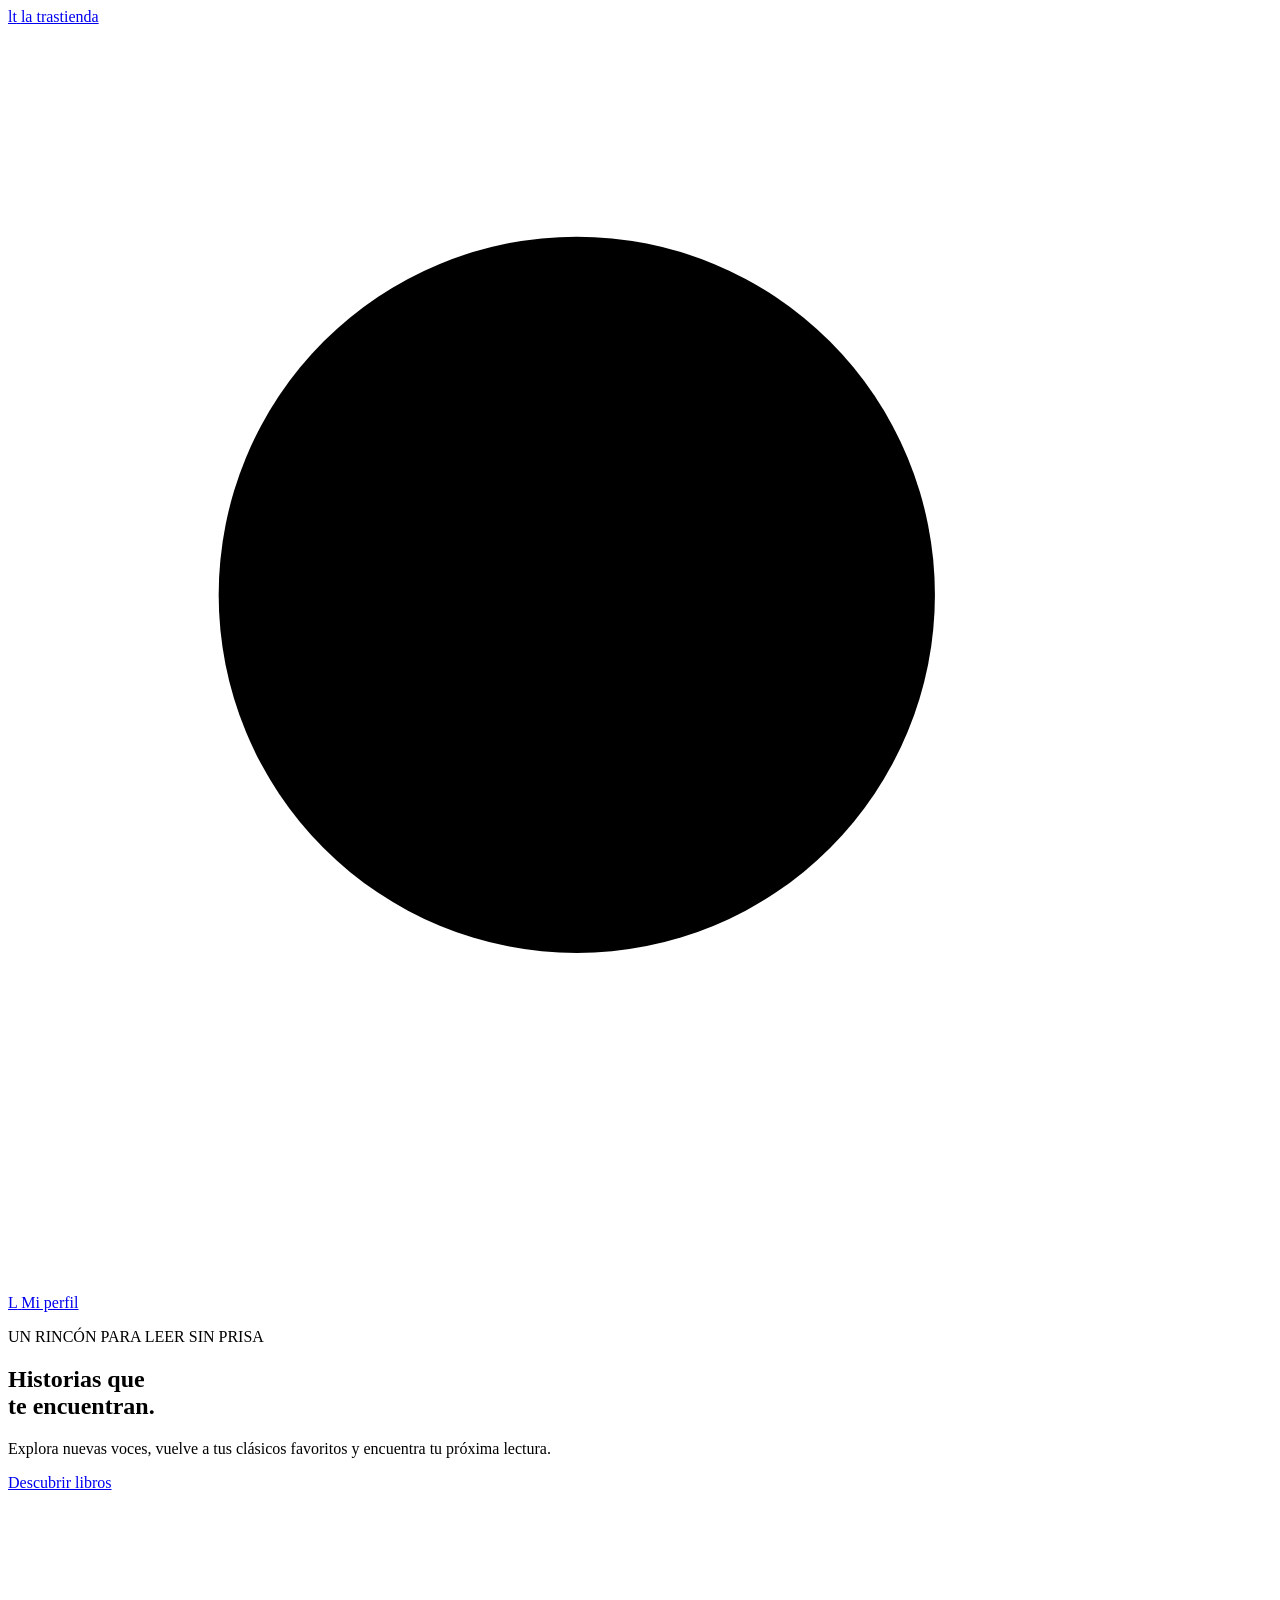
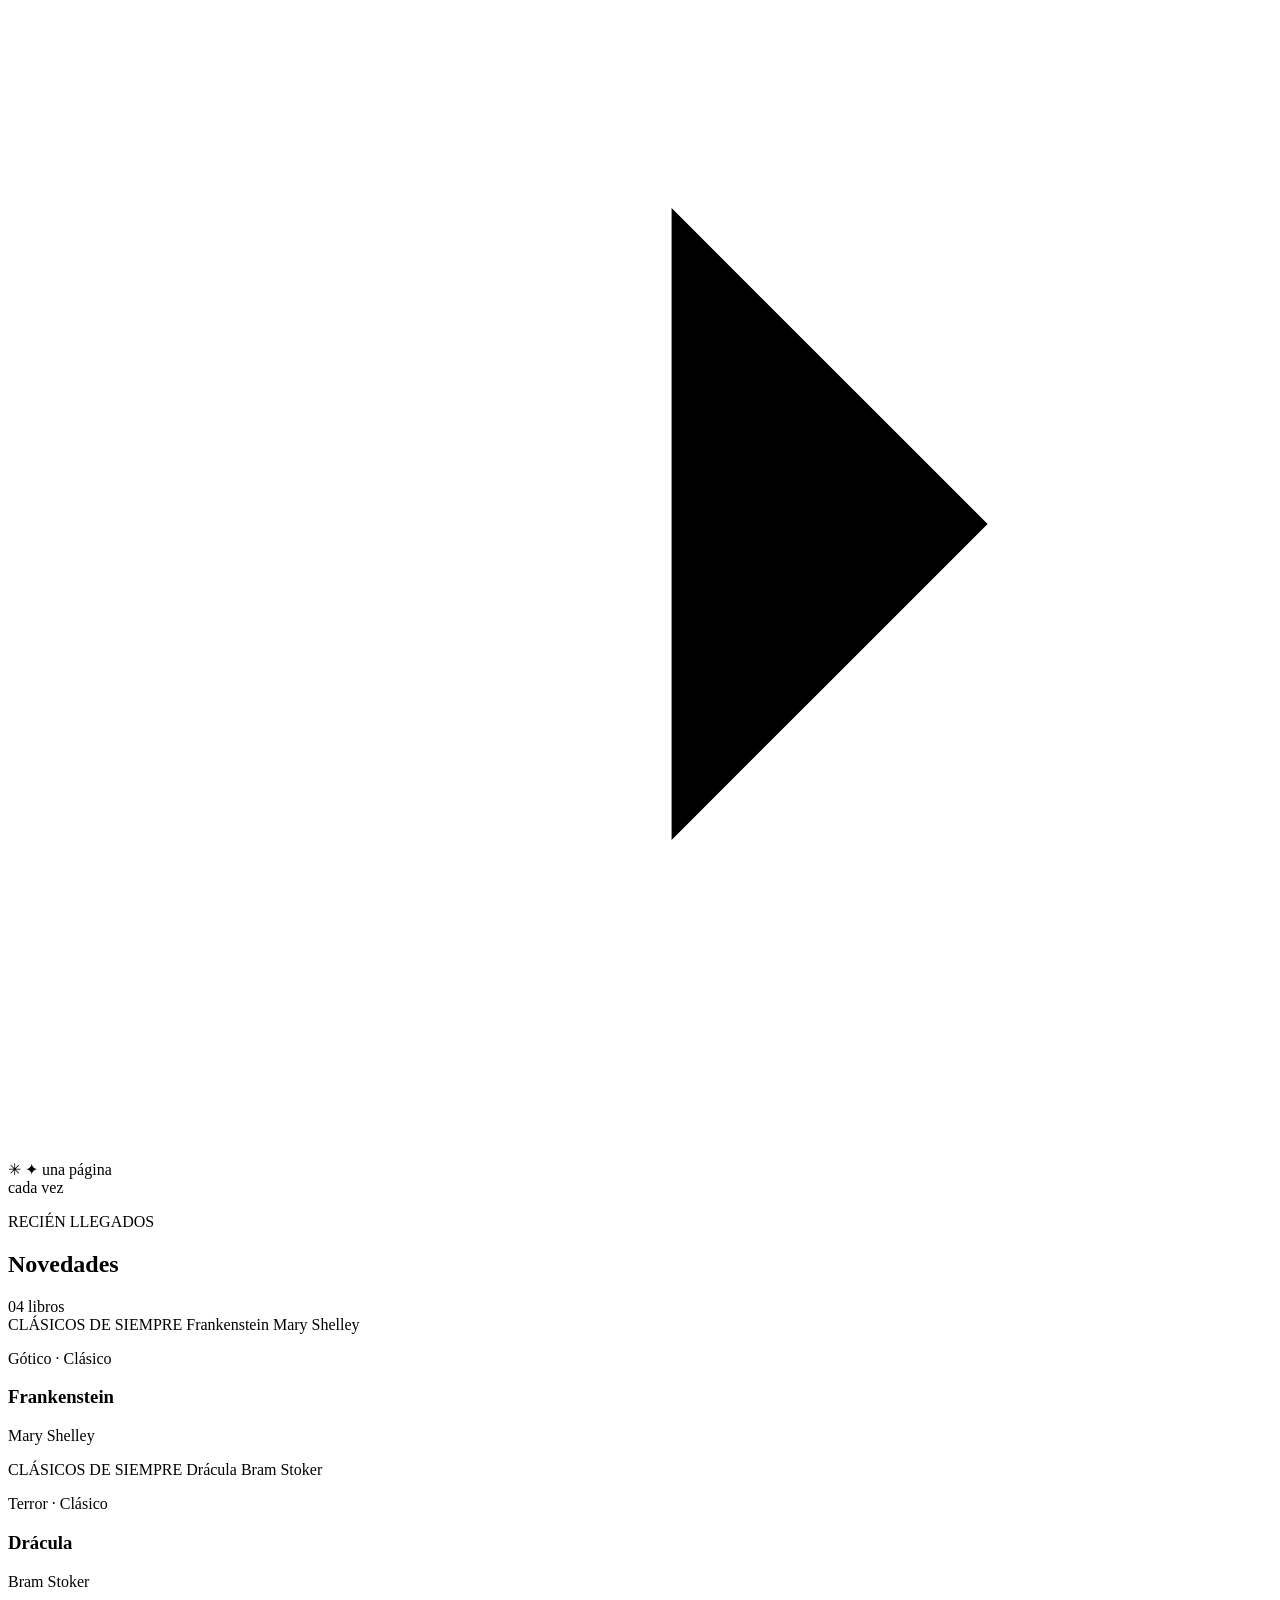
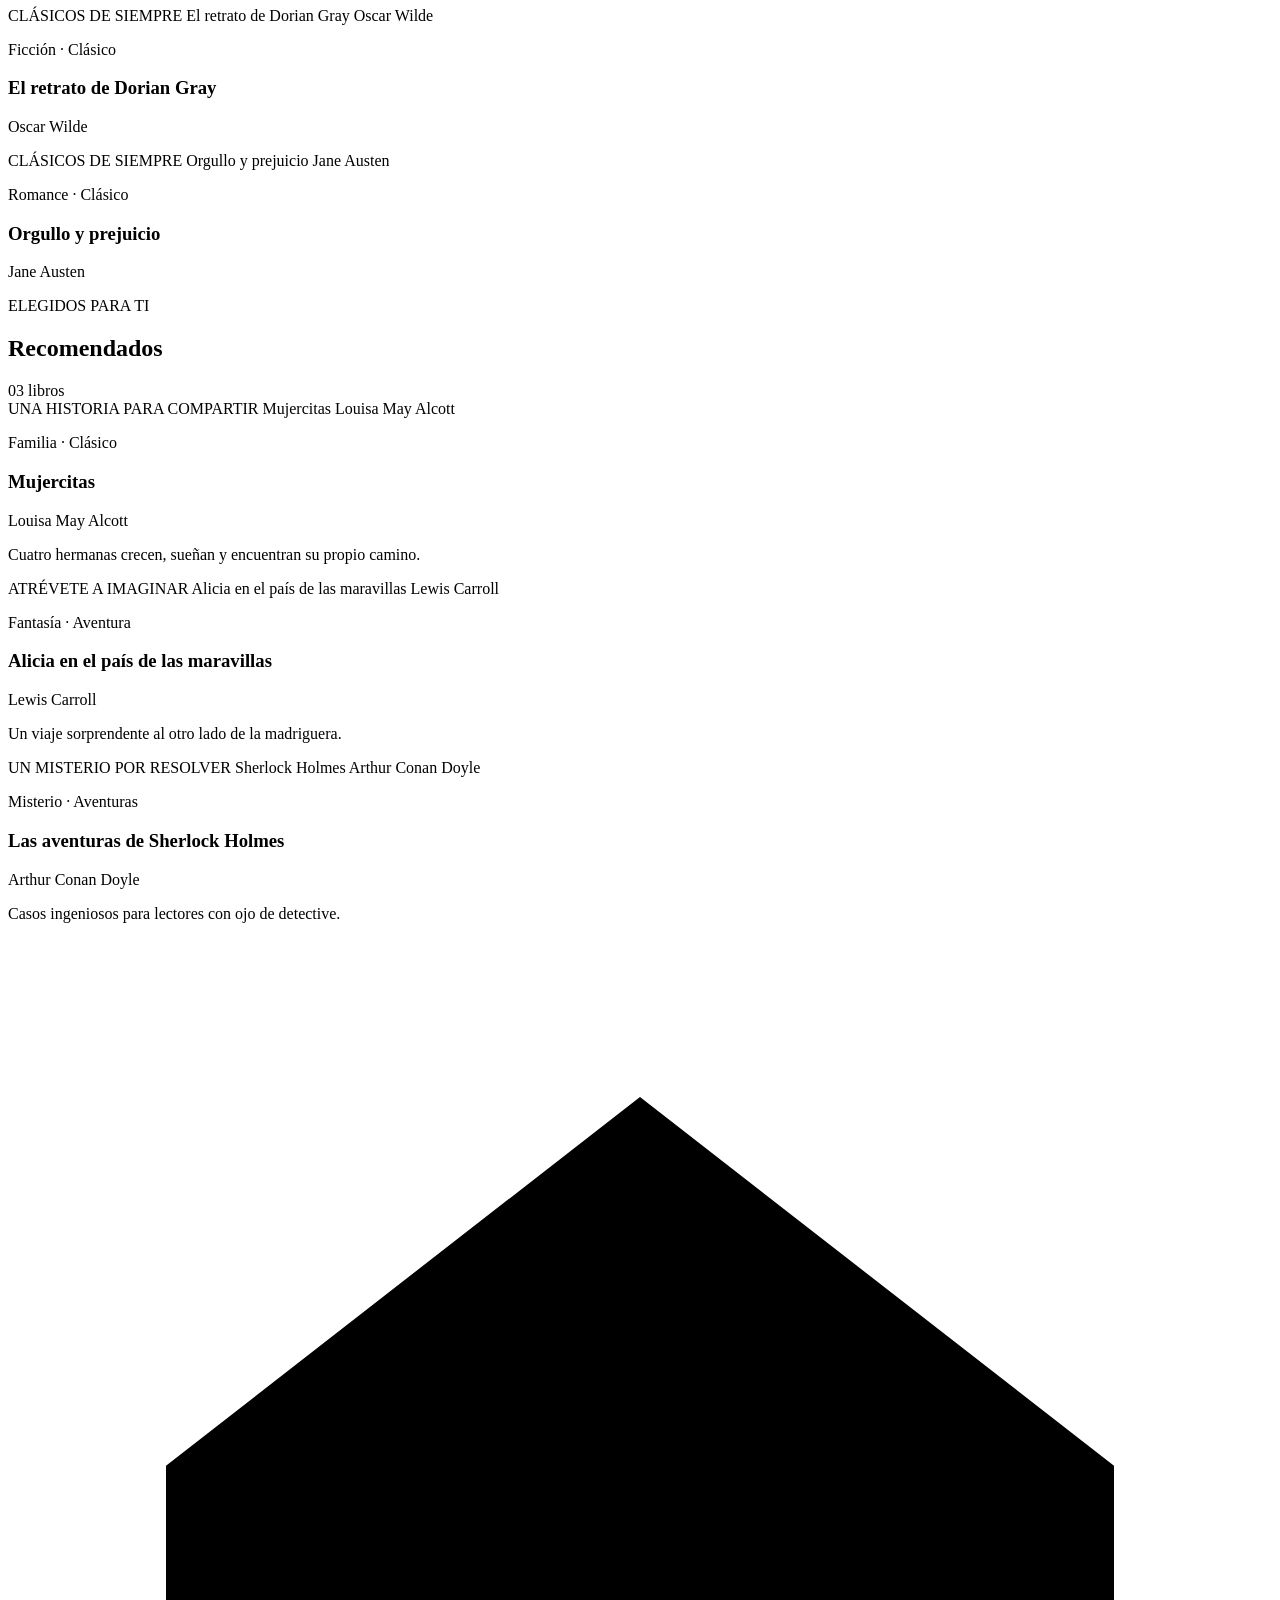
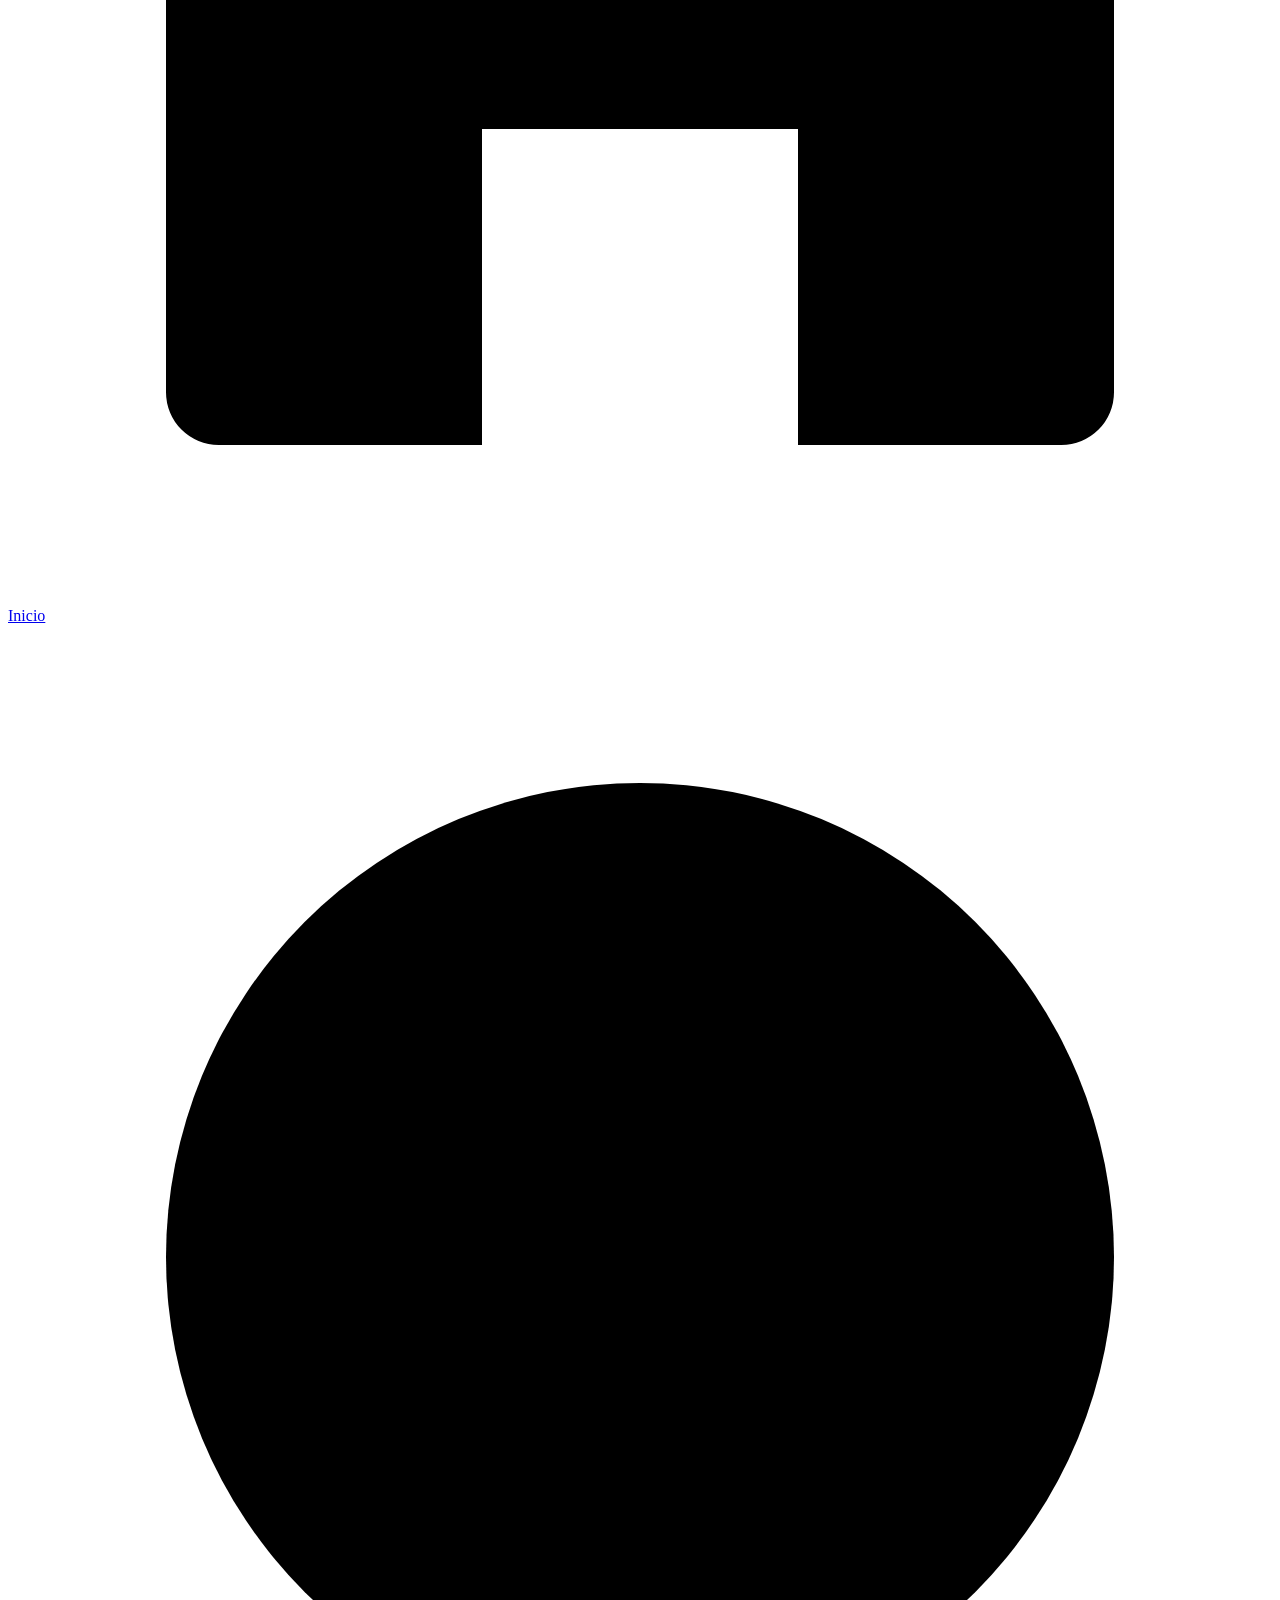
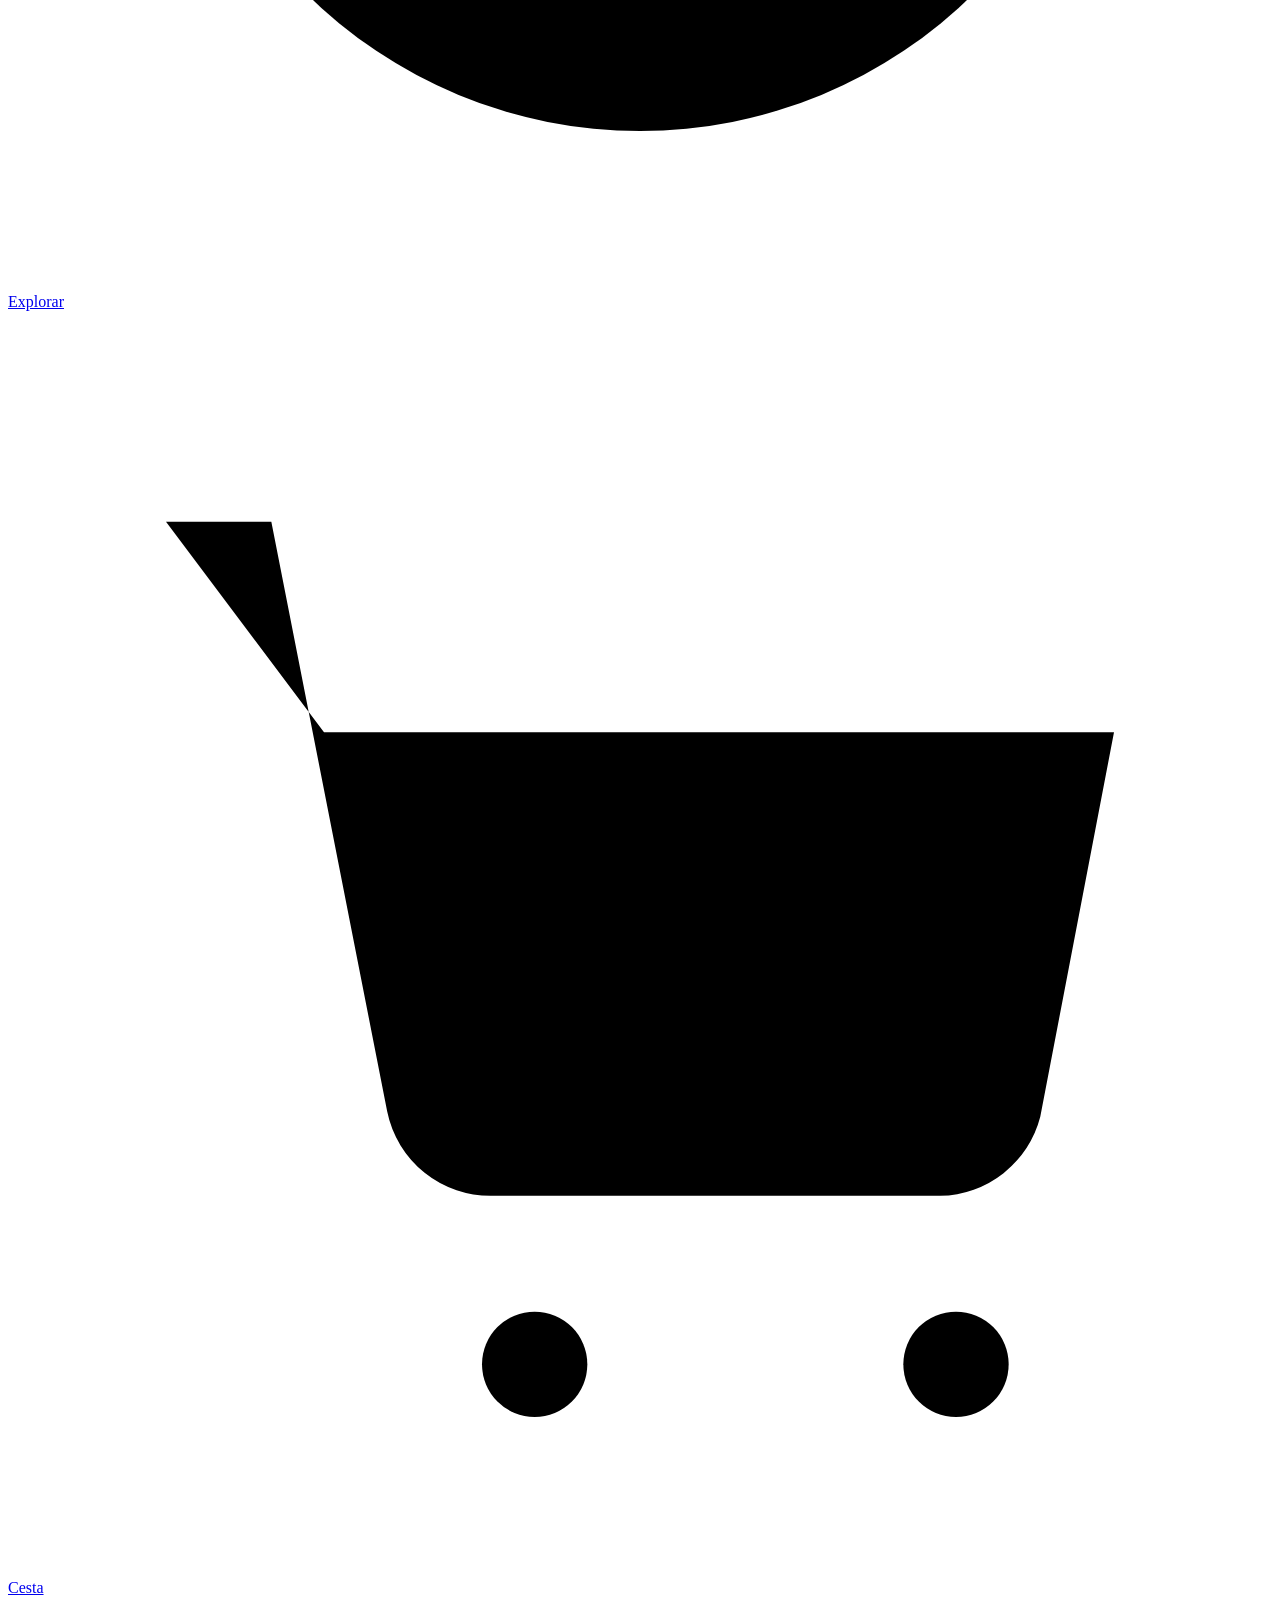
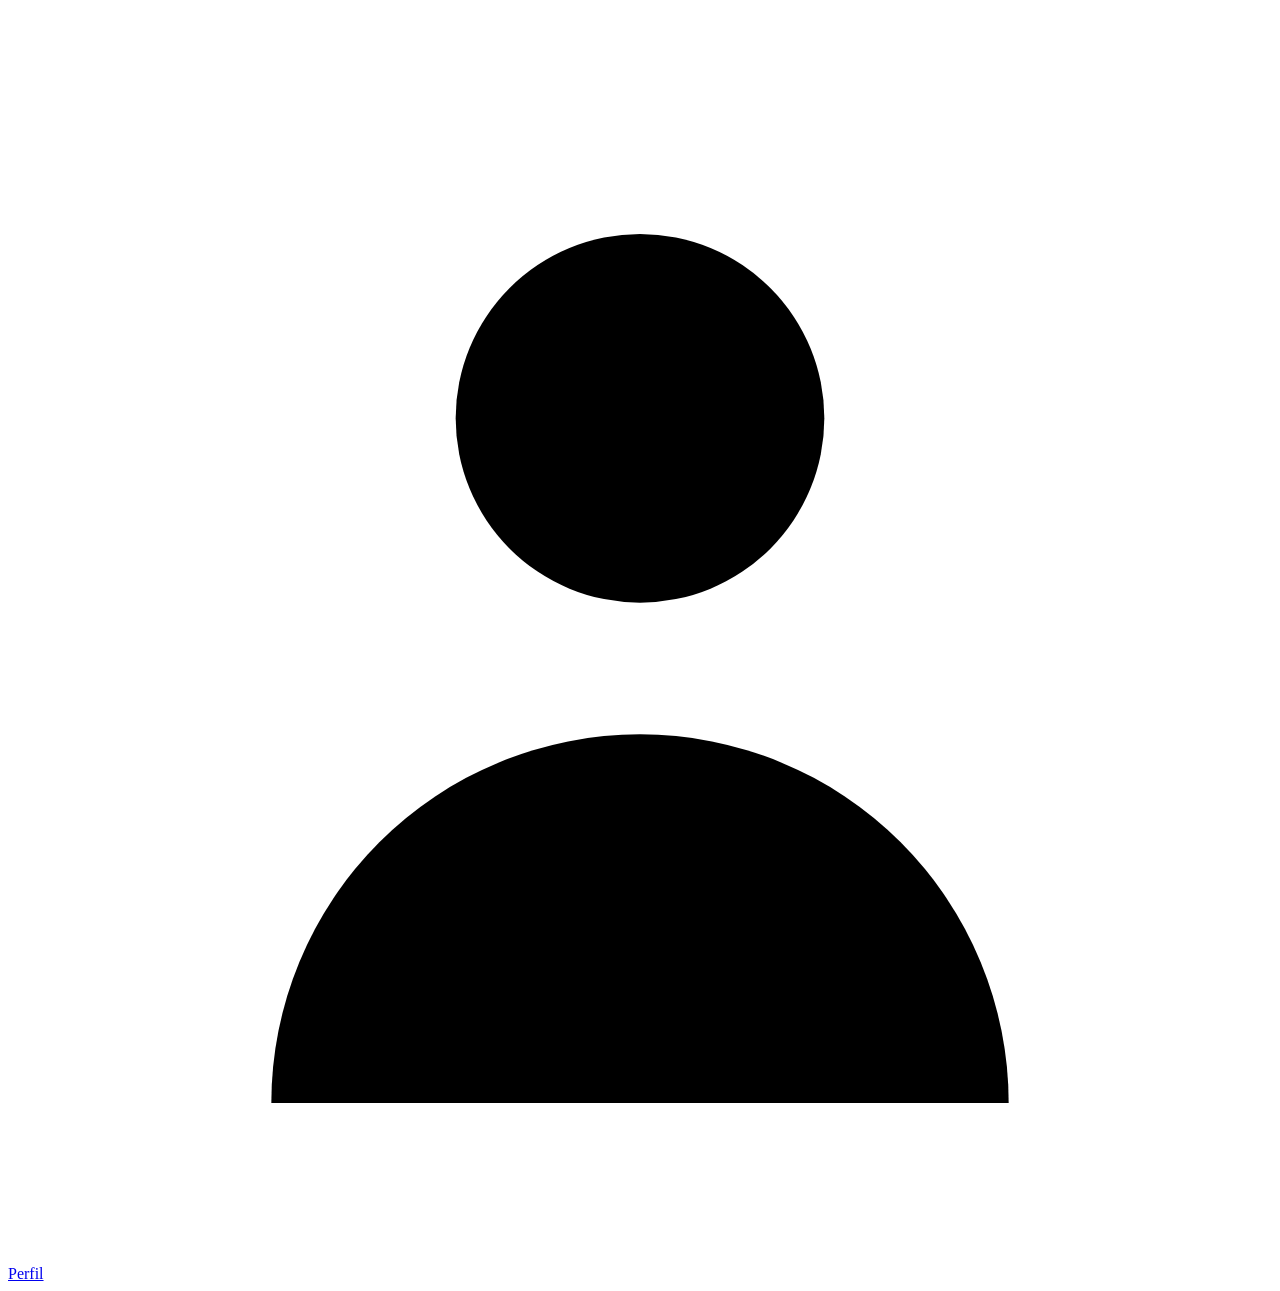
==== index.html @ 35b751a9 "Pagina de index" ====
<!doctype html>
<html lang="es">
  <head>
    <meta charset="utf-8">
    <meta name="viewport" content="width=device-width, initial-scale=1">
    <meta name="theme-color" content="#f6f3ed">
    <meta name="description" content="Descubre las novedades y recomendaciones de La Trastienda.">
    <title>Inicio | La Trastienda</title>
    <link rel="stylesheet" href="css/estilos.css">
  </head>
  <body>
    <div class="page-shell" id="inicio">
      <header class="site-header">
        <a class="brand" href="#inicio" aria-label="La Trastienda, inicio">
          <span class="brand-mark" aria-hidden="true">lt</span>
          <span>la trastienda</span>
        </a>
        <div class="header-actions">
          <a class="icon-button search-button" href="#explorar" aria-label="Explorar libros">
            <svg viewBox="0 0 24 24" aria-hidden="true">
              <circle cx="10.8" cy="10.8" r="6.8"></circle>
              <path d="m16 16 4.5 4.5"></path>
            </svg>
          </a>
          <a class="profile-shortcut" id="perfil" href="#perfil">
            <span class="profile-avatar" aria-hidden="true">L</span>
            <span>Mi perfil</span>
          </a>
        </div>
      </header>

      <main>
        <section class="welcome-panel" aria-labelledby="home-title">
          <div class="welcome-copy">
            <p class="eyebrow">UN RINCÓN PARA LEER SIN PRISA</p>
            <h1 id="home-title">Historias que<br>te encuentran.</h1>
            <p class="welcome-description">Explora nuevas voces, vuelve a tus clásicos favoritos y encuentra tu próxima lectura.</p>
            <a class="primary-link" href="#explorar">
              Descubrir libros
              <svg viewBox="0 0 20 20" aria-hidden="true">
                <path d="M3.5 10h12m-5-5 5 5-5 5"></path>
              </svg>
            </a>
          </div>
          <div class="welcome-art" aria-hidden="true">
            <span class="sun-disc"></span>
            <span class="art-book art-book-one"></span>
            <span class="art-book art-book-two"></span>
            <span class="art-book art-book-three"></span>
            <span class="art-sparkle sparkle-one">✳</span>
            <span class="art-sparkle sparkle-two">✦</span>
            <span class="art-caption">una página<br>cada vez</span>
          </div>
        </section>

        <section class="books-section" id="novedades" aria-labelledby="new-books-title">
          <div class="section-heading">
            <div>
              <p class="eyebrow">RECIÉN LLEGADOS</p>
              <h2 id="new-books-title">Novedades</h2>
            </div>
            <span class="section-count">04 libros</span>
          </div>
          <div class="book-grid new-books">
            <article class="book-card">
              <div class="book-cover cover-frankenstein" aria-hidden="true">
                <span class="cover-kicker">CLÁSICOS DE SIEMPRE</span>
                <span class="cover-title">Frankenstein</span>
                <span class="cover-author">Mary Shelley</span>
              </div>
              <div class="book-info">
                <p class="book-category">Gótico · Clásico</p>
                <h3>Frankenstein</h3>
                <p class="book-author">Mary Shelley</p>
              </div>
            </article>
            <article class="book-card">
              <div class="book-cover cover-dracula" aria-hidden="true">
                <span class="cover-kicker">CLÁSICOS DE SIEMPRE</span>
                <span class="cover-title">Drácula</span>
                <span class="cover-author">Bram Stoker</span>
              </div>
              <div class="book-info">
                <p class="book-category">Terror · Clásico</p>
                <h3>Drácula</h3>
                <p class="book-author">Bram Stoker</p>
              </div>
            </article>
            <article class="book-card">
              <div class="book-cover cover-dorian" aria-hidden="true">
                <span class="cover-kicker">CLÁSICOS DE SIEMPRE</span>
                <span class="cover-title">El retrato de Dorian Gray</span>
                <span class="cover-author">Oscar Wilde</span>
              </div>
              <div class="book-info">
                <p class="book-category">Ficción · Clásico</p>
                <h3>El retrato de Dorian Gray</h3>
                <p class="book-author">Oscar Wilde</p>
              </div>
            </article>
            <article class="book-card">
              <div class="book-cover cover-pride" aria-hidden="true">
                <span class="cover-kicker">CLÁSICOS DE SIEMPRE</span>
                <span class="cover-title">Orgullo y prejuicio</span>
                <span class="cover-author">Jane Austen</span>
              </div>
              <div class="book-info">
                <p class="book-category">Romance · Clásico</p>
                <h3>Orgullo y prejuicio</h3>
                <p class="book-author">Jane Austen</p>
              </div>
            </article>
          </div>
        </section>

        <section class="books-section recommended-section" id="explorar" aria-labelledby="recommended-title">
          <div class="section-heading">
            <div>
              <p class="eyebrow">ELEGIDOS PARA TI</p>
              <h2 id="recommended-title">Recomendados</h2>
            </div>
            <span class="section-count">03 libros</span>
          </div>
          <div class="book-grid recommended-grid">
            <article class="book-card recommended-card">
              <div class="book-cover cover-little-women" aria-hidden="true">
                <span class="cover-kicker">UNA HISTORIA PARA COMPARTIR</span>
                <span class="cover-title">Mujercitas</span>
                <span class="cover-author">Louisa May Alcott</span>
              </div>
              <div class="book-info">
                <p class="book-category">Familia · Clásico</p>
                <h3>Mujercitas</h3>
                <p class="book-author">Louisa May Alcott</p>
                <p class="book-description">Cuatro hermanas crecen, sueñan y encuentran su propio camino.</p>
              </div>
            </article>
            <article class="book-card recommended-card">
              <div class="book-cover cover-alice" aria-hidden="true">
                <span class="cover-kicker">ATRÉVETE A IMAGINAR</span>
                <span class="cover-title">Alicia en el país de las maravillas</span>
                <span class="cover-author">Lewis Carroll</span>
              </div>
              <div class="book-info">
                <p class="book-category">Fantasía · Aventura</p>
                <h3>Alicia en el país de las maravillas</h3>
                <p class="book-author">Lewis Carroll</p>
                <p class="book-description">Un viaje sorprendente al otro lado de la madriguera.</p>
              </div>
            </article>
            <article class="book-card recommended-card">
              <div class="book-cover cover-holmes" aria-hidden="true">
                <span class="cover-kicker">UN MISTERIO POR RESOLVER</span>
                <span class="cover-title">Sherlock Holmes</span>
                <span class="cover-author">Arthur Conan Doyle</span>
              </div>
              <div class="book-info">
                <p class="book-category">Misterio · Aventuras</p>
                <h3>Las aventuras de Sherlock Holmes</h3>
                <p class="book-author">Arthur Conan Doyle</p>
                <p class="book-description">Casos ingeniosos para lectores con ojo de detective.</p>
              </div>
            </article>
          </div>
        </section>
      </main>
    </div>

    <nav class="bottom-nav" aria-label="Navegación inferior">
      <a class="nav-item is-active" href="#inicio" aria-current="page">
        <svg viewBox="0 0 24 24" aria-hidden="true">
          <path d="m3 10 9-7 9 7v10a1 1 0 0 1-1 1h-5v-6H9v6H4a1 1 0 0 1-1-1z"></path>
        </svg>
        <span>Inicio</span>
      </a>
      <a class="nav-item" href="#explorar">
        <svg viewBox="0 0 24 24" aria-hidden="true">
          <circle cx="12" cy="12" r="9"></circle>
          <path d="m15.8 8.2-2.2 5.4-5.4 2.2 2.2-5.4z"></path>
        </svg>
        <span>Explorar</span>
      </a>
      <a class="nav-item" href="carrito.html">
        <svg viewBox="0 0 24 24" aria-hidden="true">
          <path d="M3 4h2l2.2 11.2a2 2 0 0 0 2 1.6h8.5a2 2 0 0 0 1.9-1.5L21 8H6"></path>
          <circle cx="10" cy="20" r="1"></circle>
          <circle cx="18" cy="20" r="1"></circle>
        </svg>
        <span>Cesta</span>
      </a>
      <a class="nav-item" href="#perfil">
        <svg viewBox="0 0 24 24" aria-hidden="true">
          <circle cx="12" cy="8" r="3.5"></circle>
          <path d="M5 21a7 7 0 0 1 14 0"></path>
        </svg>
        <span>Perfil</span>
      </a>
    </nav>
  </body>
</html>
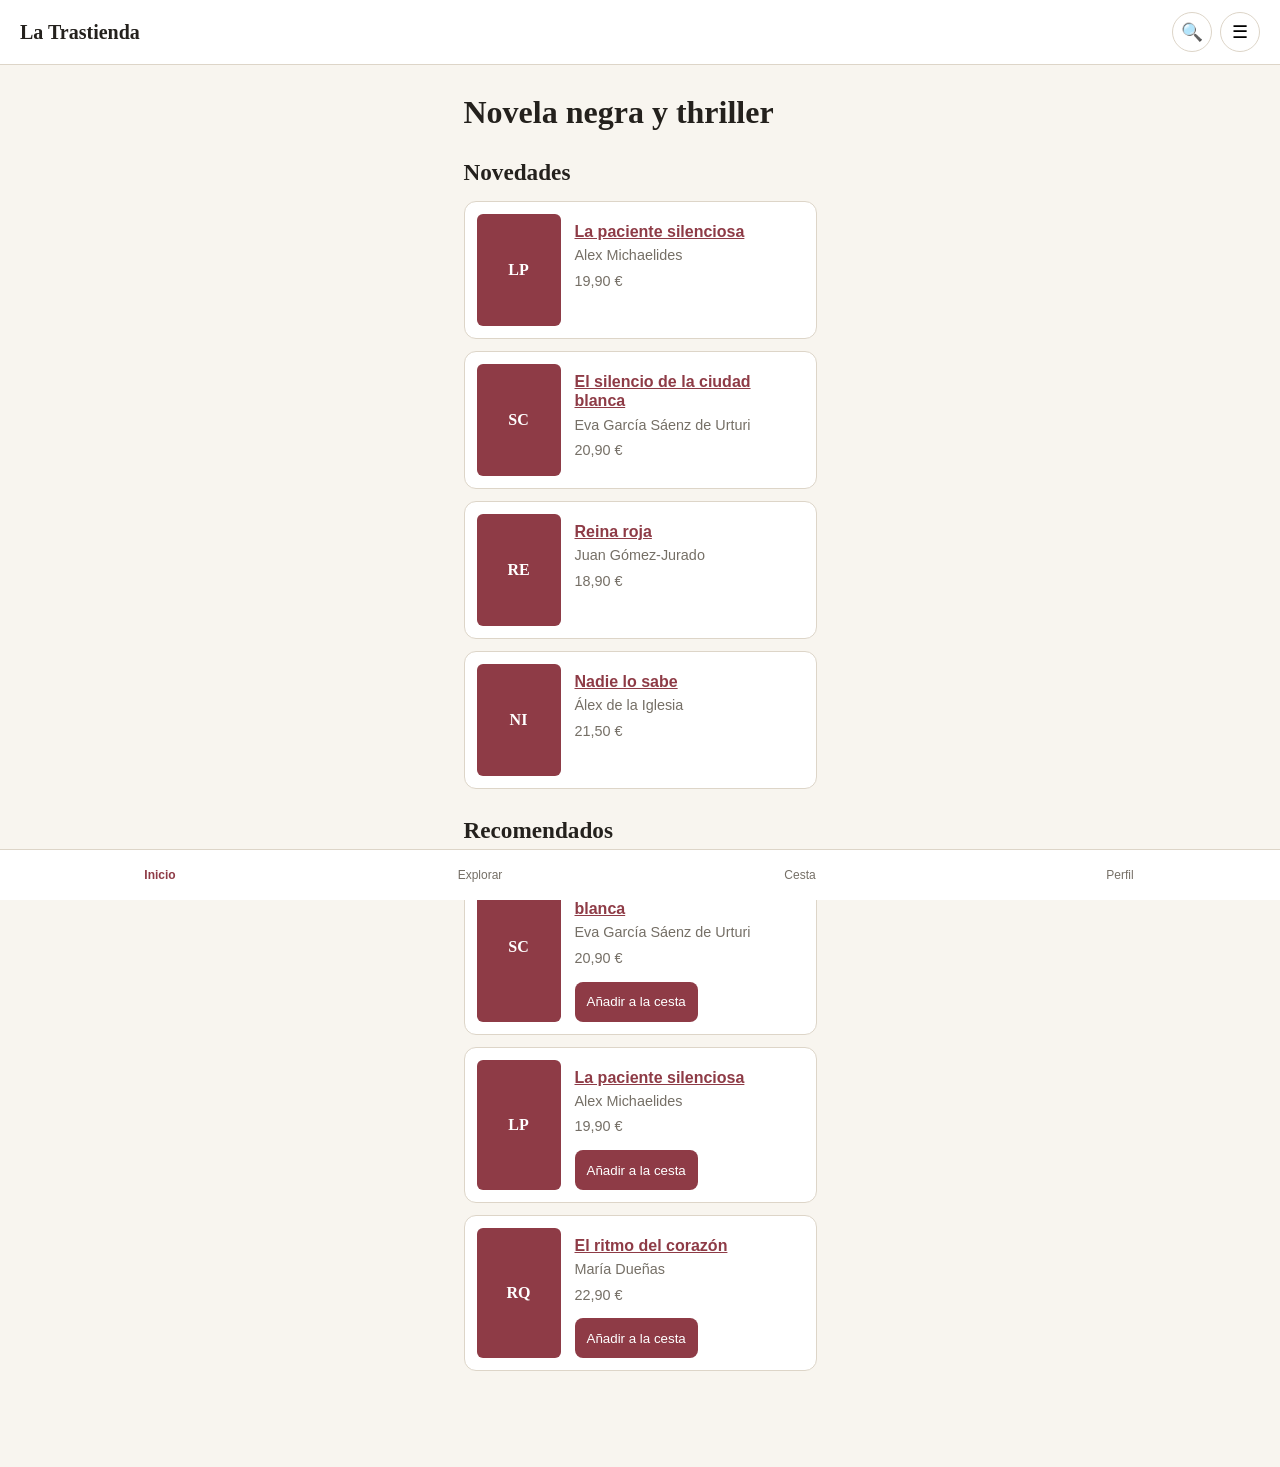
==== commit 68338141: "Ejercicio_1" ====
--- a/index.html
+++ b/index.html
@@ -2,199 +2,101 @@
 <html lang="es">
   <head>
     <meta charset="utf-8">
-    <meta name="viewport" content="width=device-width, initial-scale=1">
-    <meta name="theme-color" content="#f6f3ed">
-    <meta name="description" content="Descubre las novedades y recomendaciones de La Trastienda.">
-    <title>Inicio | La Trastienda</title>
+    <meta name="viewport" content="width=device-width, initial-scale=1.0">
+    <title>Inicio - La Trastienda</title>
     <link rel="stylesheet" href="css/estilos.css">
   </head>
   <body>
-    <div class="page-shell" id="inicio">
-      <header class="site-header">
-        <a class="brand" href="#inicio" aria-label="La Trastienda, inicio">
-          <span class="brand-mark" aria-hidden="true">lt</span>
-          <span>la trastienda</span>
-        </a>
-        <div class="header-actions">
-          <a class="icon-button search-button" href="#explorar" aria-label="Explorar libros">
-            <svg viewBox="0 0 24 24" aria-hidden="true">
-              <circle cx="10.8" cy="10.8" r="6.8"></circle>
-              <path d="m16 16 4.5 4.5"></path>
-            </svg>
-          </a>
-          <a class="profile-shortcut" id="perfil" href="#perfil">
-            <span class="profile-avatar" aria-hidden="true">L</span>
-            <span>Mi perfil</span>
-          </a>
+    <header class="site-header">
+      <a class="brand" href="index.html" aria-label="La Trastienda, inicio">La Trastienda</a>
+      <div class="header-actions">
+        <button class="icon-button" type="button" aria-label="Buscar">🔍</button>
+        <button class="icon-button" type="button" aria-label="Abrir menú">☰</button>
+      </div>
+    </header>
+
+    <main>
+      <h1>Novela negra y thriller</h1>
+
+      <section aria-labelledby="novedades-titulo">
+        <h2 id="novedades-titulo">Novedades</h2>
+        <div class="book-list">
+          <article>
+            <div class="book-cover" aria-hidden="true">LP</div>
+            <div class="book-details">
+              <h3><a href="detalle.html">La paciente silenciosa</a></h3>
+              <p>Alex Michaelides</p>
+              <p>19,90 €</p>
+            </div>
+          </article>
+          <article>
+            <div class="book-cover" aria-hidden="true">SC</div>
+            <div class="book-details">
+              <h3><a href="detalle.html">El silencio de la ciudad blanca</a></h3>
+              <p>Eva García Sáenz de Urturi</p>
+              <p>20,90 €</p>
+            </div>
+          </article>
+          <article>
+            <div class="book-cover" aria-hidden="true">RE</div>
+            <div class="book-details">
+              <h3><a href="detalle.html">Reina roja</a></h3>
+              <p>Juan Gómez-Jurado</p>
+              <p>18,90 €</p>
+            </div>
+          </article>
+          <article>
+            <div class="book-cover" aria-hidden="true">NI</div>
+            <div class="book-details">
+              <h3><a href="detalle.html">Nadie lo sabe</a></h3>
+              <p>Álex de la Iglesia</p>
+              <p>21,50 €</p>
+            </div>
+          </article>
         </div>
-      </header>
+      </section>
 
-      <main>
-        <section class="welcome-panel" aria-labelledby="home-title">
-          <div class="welcome-copy">
-            <p class="eyebrow">UN RINCÓN PARA LEER SIN PRISA</p>
-            <h1 id="home-title">Historias que<br>te encuentran.</h1>
-            <p class="welcome-description">Explora nuevas voces, vuelve a tus clásicos favoritos y encuentra tu próxima lectura.</p>
-            <a class="primary-link" href="#explorar">
-              Descubrir libros
-              <svg viewBox="0 0 20 20" aria-hidden="true">
-                <path d="M3.5 10h12m-5-5 5 5-5 5"></path>
-              </svg>
-            </a>
-          </div>
-          <div class="welcome-art" aria-hidden="true">
-            <span class="sun-disc"></span>
-            <span class="art-book art-book-one"></span>
-            <span class="art-book art-book-two"></span>
-            <span class="art-book art-book-three"></span>
-            <span class="art-sparkle sparkle-one">✳</span>
-            <span class="art-sparkle sparkle-two">✦</span>
-            <span class="art-caption">una página<br>cada vez</span>
-          </div>
-        </section>
+      <section aria-labelledby="recomendados-titulo">
+        <h2 id="recomendados-titulo">Recomendados</h2>
+        <div class="book-list">
+          <article>
+            <div class="book-cover" aria-hidden="true">SC</div>
+            <div class="book-details">
+              <h3><a href="detalle.html">El silencio de la ciudad blanca</a></h3>
+              <p>Eva García Sáenz de Urturi</p>
+              <p>20,90 €</p>
+              <button type="button">Añadir a la cesta</button>
+            </div>
+          </article>
+          <article>
+            <div class="book-cover" aria-hidden="true">LP</div>
+            <div class="book-details">
+              <h3><a href="detalle.html">La paciente silenciosa</a></h3>
+              <p>Alex Michaelides</p>
+              <p>19,90 €</p>
+              <button type="button">Añadir a la cesta</button>
+            </div>
+          </article>
+          <article>
+            <div class="book-cover" aria-hidden="true">RQ</div>
+            <div class="book-details">
+              <h3><a href="detalle.html">El ritmo del corazón</a></h3>
+              <p>María Dueñas</p>
+              <p>22,90 €</p>
+              <button type="button">Añadir a la cesta</button>
+            </div>
+          </article>
+        </div>
+      </section>
+    </main>
 
-        <section class="books-section" id="novedades" aria-labelledby="new-books-title">
-          <div class="section-heading">
-            <div>
-              <p class="eyebrow">RECIÉN LLEGADOS</p>
-              <h2 id="new-books-title">Novedades</h2>
-            </div>
-            <span class="section-count">04 libros</span>
-          </div>
-          <div class="book-grid new-books">
-            <article class="book-card">
-              <div class="book-cover cover-frankenstein" aria-hidden="true">
-                <span class="cover-kicker">CLÁSICOS DE SIEMPRE</span>
-                <span class="cover-title">Frankenstein</span>
-                <span class="cover-author">Mary Shelley</span>
-              </div>
-              <div class="book-info">
-                <p class="book-category">Gótico · Clásico</p>
-                <h3>Frankenstein</h3>
-                <p class="book-author">Mary Shelley</p>
-              </div>
-            </article>
-            <article class="book-card">
-              <div class="book-cover cover-dracula" aria-hidden="true">
-                <span class="cover-kicker">CLÁSICOS DE SIEMPRE</span>
-                <span class="cover-title">Drácula</span>
-                <span class="cover-author">Bram Stoker</span>
-              </div>
-              <div class="book-info">
-                <p class="book-category">Terror · Clásico</p>
-                <h3>Drácula</h3>
-                <p class="book-author">Bram Stoker</p>
-              </div>
-            </article>
-            <article class="book-card">
-              <div class="book-cover cover-dorian" aria-hidden="true">
-                <span class="cover-kicker">CLÁSICOS DE SIEMPRE</span>
-                <span class="cover-title">El retrato de Dorian Gray</span>
-                <span class="cover-author">Oscar Wilde</span>
-              </div>
-              <div class="book-info">
-                <p class="book-category">Ficción · Clásico</p>
-                <h3>El retrato de Dorian Gray</h3>
-                <p class="book-author">Oscar Wilde</p>
-              </div>
-            </article>
-            <article class="book-card">
-              <div class="book-cover cover-pride" aria-hidden="true">
-                <span class="cover-kicker">CLÁSICOS DE SIEMPRE</span>
-                <span class="cover-title">Orgullo y prejuicio</span>
-                <span class="cover-author">Jane Austen</span>
-              </div>
-              <div class="book-info">
-                <p class="book-category">Romance · Clásico</p>
-                <h3>Orgullo y prejuicio</h3>
-                <p class="book-author">Jane Austen</p>
-              </div>
-            </article>
-          </div>
-        </section>
-
-        <section class="books-section recommended-section" id="explorar" aria-labelledby="recommended-title">
-          <div class="section-heading">
-            <div>
-              <p class="eyebrow">ELEGIDOS PARA TI</p>
-              <h2 id="recommended-title">Recomendados</h2>
-            </div>
-            <span class="section-count">03 libros</span>
-          </div>
-          <div class="book-grid recommended-grid">
-            <article class="book-card recommended-card">
-              <div class="book-cover cover-little-women" aria-hidden="true">
-                <span class="cover-kicker">UNA HISTORIA PARA COMPARTIR</span>
-                <span class="cover-title">Mujercitas</span>
-                <span class="cover-author">Louisa May Alcott</span>
-              </div>
-              <div class="book-info">
-                <p class="book-category">Familia · Clásico</p>
-                <h3>Mujercitas</h3>
-                <p class="book-author">Louisa May Alcott</p>
-                <p class="book-description">Cuatro hermanas crecen, sueñan y encuentran su propio camino.</p>
-              </div>
-            </article>
-            <article class="book-card recommended-card">
-              <div class="book-cover cover-alice" aria-hidden="true">
-                <span class="cover-kicker">ATRÉVETE A IMAGINAR</span>
-                <span class="cover-title">Alicia en el país de las maravillas</span>
-                <span class="cover-author">Lewis Carroll</span>
-              </div>
-              <div class="book-info">
-                <p class="book-category">Fantasía · Aventura</p>
-                <h3>Alicia en el país de las maravillas</h3>
-                <p class="book-author">Lewis Carroll</p>
-                <p class="book-description">Un viaje sorprendente al otro lado de la madriguera.</p>
-              </div>
-            </article>
-            <article class="book-card recommended-card">
-              <div class="book-cover cover-holmes" aria-hidden="true">
-                <span class="cover-kicker">UN MISTERIO POR RESOLVER</span>
-                <span class="cover-title">Sherlock Holmes</span>
-                <span class="cover-author">Arthur Conan Doyle</span>
-              </div>
-              <div class="book-info">
-                <p class="book-category">Misterio · Aventuras</p>
-                <h3>Las aventuras de Sherlock Holmes</h3>
-                <p class="book-author">Arthur Conan Doyle</p>
-                <p class="book-description">Casos ingeniosos para lectores con ojo de detective.</p>
-              </div>
-            </article>
-          </div>
-        </section>
-      </main>
-    </div>
-
-    <nav class="bottom-nav" aria-label="Navegación inferior">
-      <a class="nav-item is-active" href="#inicio" aria-current="page">
-        <svg viewBox="0 0 24 24" aria-hidden="true">
-          <path d="m3 10 9-7 9 7v10a1 1 0 0 1-1 1h-5v-6H9v6H4a1 1 0 0 1-1-1z"></path>
-        </svg>
-        <span>Inicio</span>
-      </a>
-      <a class="nav-item" href="#explorar">
-        <svg viewBox="0 0 24 24" aria-hidden="true">
-          <circle cx="12" cy="12" r="9"></circle>
-          <path d="m15.8 8.2-2.2 5.4-5.4 2.2 2.2-5.4z"></path>
-        </svg>
-        <span>Explorar</span>
-      </a>
-      <a class="nav-item" href="carrito.html">
-        <svg viewBox="0 0 24 24" aria-hidden="true">
-          <path d="M3 4h2l2.2 11.2a2 2 0 0 0 2 1.6h8.5a2 2 0 0 0 1.9-1.5L21 8H6"></path>
-          <circle cx="10" cy="20" r="1"></circle>
-          <circle cx="18" cy="20" r="1"></circle>
-        </svg>
-        <span>Cesta</span>
-      </a>
-      <a class="nav-item" href="#perfil">
-        <svg viewBox="0 0 24 24" aria-hidden="true">
-          <circle cx="12" cy="8" r="3.5"></circle>
-          <path d="M5 21a7 7 0 0 1 14 0"></path>
-        </svg>
-        <span>Perfil</span>
-      </a>
+    <nav class="bottom-nav" aria-label="Secciones de la app">
+      <ul>
+        <li><a href="index.html" aria-current="page">Inicio</a></li>
+        <li><a href="explorar.html">Explorar</a></li>
+        <li><a href="carrito.html">Cesta</a></li>
+        <li><a href="perfil.html">Perfil</a></li>
+      </ul>
     </nav>
   </body>
 </html>
--- a/css/estilos.css
+++ b/css/estilos.css
@@ -0,0 +1,256 @@
+:root {
+  color-scheme: light;
+  --ink: #24211d;
+  --paper: #f8f5ef;
+  --primary: #8e3b46;
+  --primary-dark: #66252d;
+  --muted: #756f66;
+  --line: #ddd5c8;
+}
+
+* {
+  box-sizing: border-box;
+}
+
+body {
+  margin: 0;
+  padding-bottom: 76px;
+  background: var(--paper);
+  color: var(--ink);
+  font-family: Arial, Helvetica, sans-serif;
+  line-height: 1.5;
+}
+
+.site-header {
+  position: sticky;
+  top: 0;
+  z-index: 10;
+  display: flex;
+  align-items: center;
+  justify-content: space-between;
+  min-height: 64px;
+  padding: 12px 20px;
+  background: #ffffff;
+  border-bottom: 1px solid var(--line);
+}
+
+a {
+  color: var(--primary);
+}
+
+.brand {
+  color: var(--ink);
+  font-family: Georgia, "Times New Roman", serif;
+  font-size: 1.25rem;
+  font-weight: 700;
+  text-decoration: none;
+}
+
+.header-actions {
+  display: flex;
+  gap: 8px;
+}
+
+.icon-button {
+  width: 40px;
+  height: 40px;
+  padding: 0;
+  border: 1px solid var(--line);
+  border-radius: 50%;
+  background: #ffffff;
+  cursor: pointer;
+  font-size: 1.1rem;
+}
+
+main {
+  width: min(100%, 393px);
+  margin: 0 auto;
+  padding: 20px;
+}
+
+h1,
+h2,
+h3 {
+  line-height: 1.2;
+}
+
+h1 {
+  margin: 8px 0 24px;
+  font-family: Georgia, "Times New Roman", serif;
+  font-size: 2rem;
+}
+
+h2 {
+  margin: 28px 0 14px;
+  font-family: Georgia, "Times New Roman", serif;
+  font-size: 1.45rem;
+}
+
+h3 {
+  margin: 8px 0 4px;
+  font-size: 1rem;
+}
+
+.book-list {
+  display: grid;
+  gap: 12px;
+}
+
+.book-list article,
+.cart-item {
+  display: grid;
+  grid-template-columns: 84px 1fr;
+  gap: 14px;
+  padding: 12px;
+  background: #ffffff;
+  border: 1px solid var(--line);
+  border-radius: 12px;
+}
+
+.book-cover {
+  display: grid;
+  place-items: center;
+  width: 84px;
+  min-height: 112px;
+  border-radius: 6px;
+  background: var(--primary);
+  color: #ffffff;
+  font-family: Georgia, "Times New Roman", serif;
+  font-weight: 700;
+  text-align: center;
+}
+
+.book-details p,
+.cart-details p {
+  margin: 4px 0;
+  color: var(--muted);
+  font-size: 0.9rem;
+}
+
+.book-details button,
+.checkout-button,
+.quantity-controls button {
+  min-height: 40px;
+  border: 0;
+  border-radius: 8px;
+  background: var(--primary);
+  color: #ffffff;
+  cursor: pointer;
+}
+
+.book-details button {
+  margin-top: 8px;
+  padding: 8px 12px;
+}
+
+.cart-item {
+  grid-template-columns: 84px 1fr;
+  margin-bottom: 12px;
+}
+
+.cart-details h2 {
+  margin: 0 0 4px;
+  font-size: 1.05rem;
+}
+
+.quantity-controls {
+  display: grid;
+  grid-template-columns: 40px 28px 40px 1fr;
+  align-items: center;
+  gap: 6px;
+  margin-top: 12px;
+}
+
+.quantity-controls strong {
+  justify-self: end;
+  white-space: nowrap;
+}
+
+.quantity-controls button {
+  width: 40px;
+  padding: 0;
+  font-size: 1.2rem;
+}
+
+.quantity-controls span {
+  text-align: center;
+}
+
+.cart-summary {
+  margin-top: 24px;
+  padding: 16px;
+  background: #ffffff;
+  border: 1px solid var(--line);
+  border-radius: 12px;
+}
+
+.cart-summary h2 {
+  margin-top: 0;
+}
+
+.cart-summary dl,
+.cart-summary dl div {
+  margin: 0;
+}
+
+.cart-summary dl div {
+  display: flex;
+  justify-content: space-between;
+  padding: 8px 0;
+}
+
+.cart-summary dd {
+  margin: 0;
+  font-weight: 700;
+}
+
+.cart-summary .total {
+  margin-top: 8px;
+  border-top: 1px solid var(--line);
+  font-size: 1.1rem;
+}
+
+.checkout-button {
+  width: 100%;
+  margin-top: 12px;
+  font-size: 1rem;
+  font-weight: 700;
+}
+
+.bottom-nav {
+  position: fixed;
+  right: 0;
+  bottom: 0;
+  left: 0;
+  z-index: 20;
+  background: #ffffff;
+  border-top: 1px solid var(--line);
+}
+
+.bottom-nav ul {
+  display: grid;
+  grid-template-columns: repeat(4, 1fr);
+  margin: 0;
+  padding: 8px 0;
+  list-style: none;
+}
+
+.bottom-nav a {
+  display: block;
+  padding: 8px 4px;
+  color: var(--muted);
+  font-size: 0.75rem;
+  text-align: center;
+  text-decoration: none;
+}
+
+.bottom-nav a[aria-current="page"] {
+  color: var(--primary);
+  font-weight: 700;
+}
+
+button:focus-visible,
+a:focus-visible {
+  outline: 3px solid #e2a8b0;
+  outline-offset: 2px;
+}
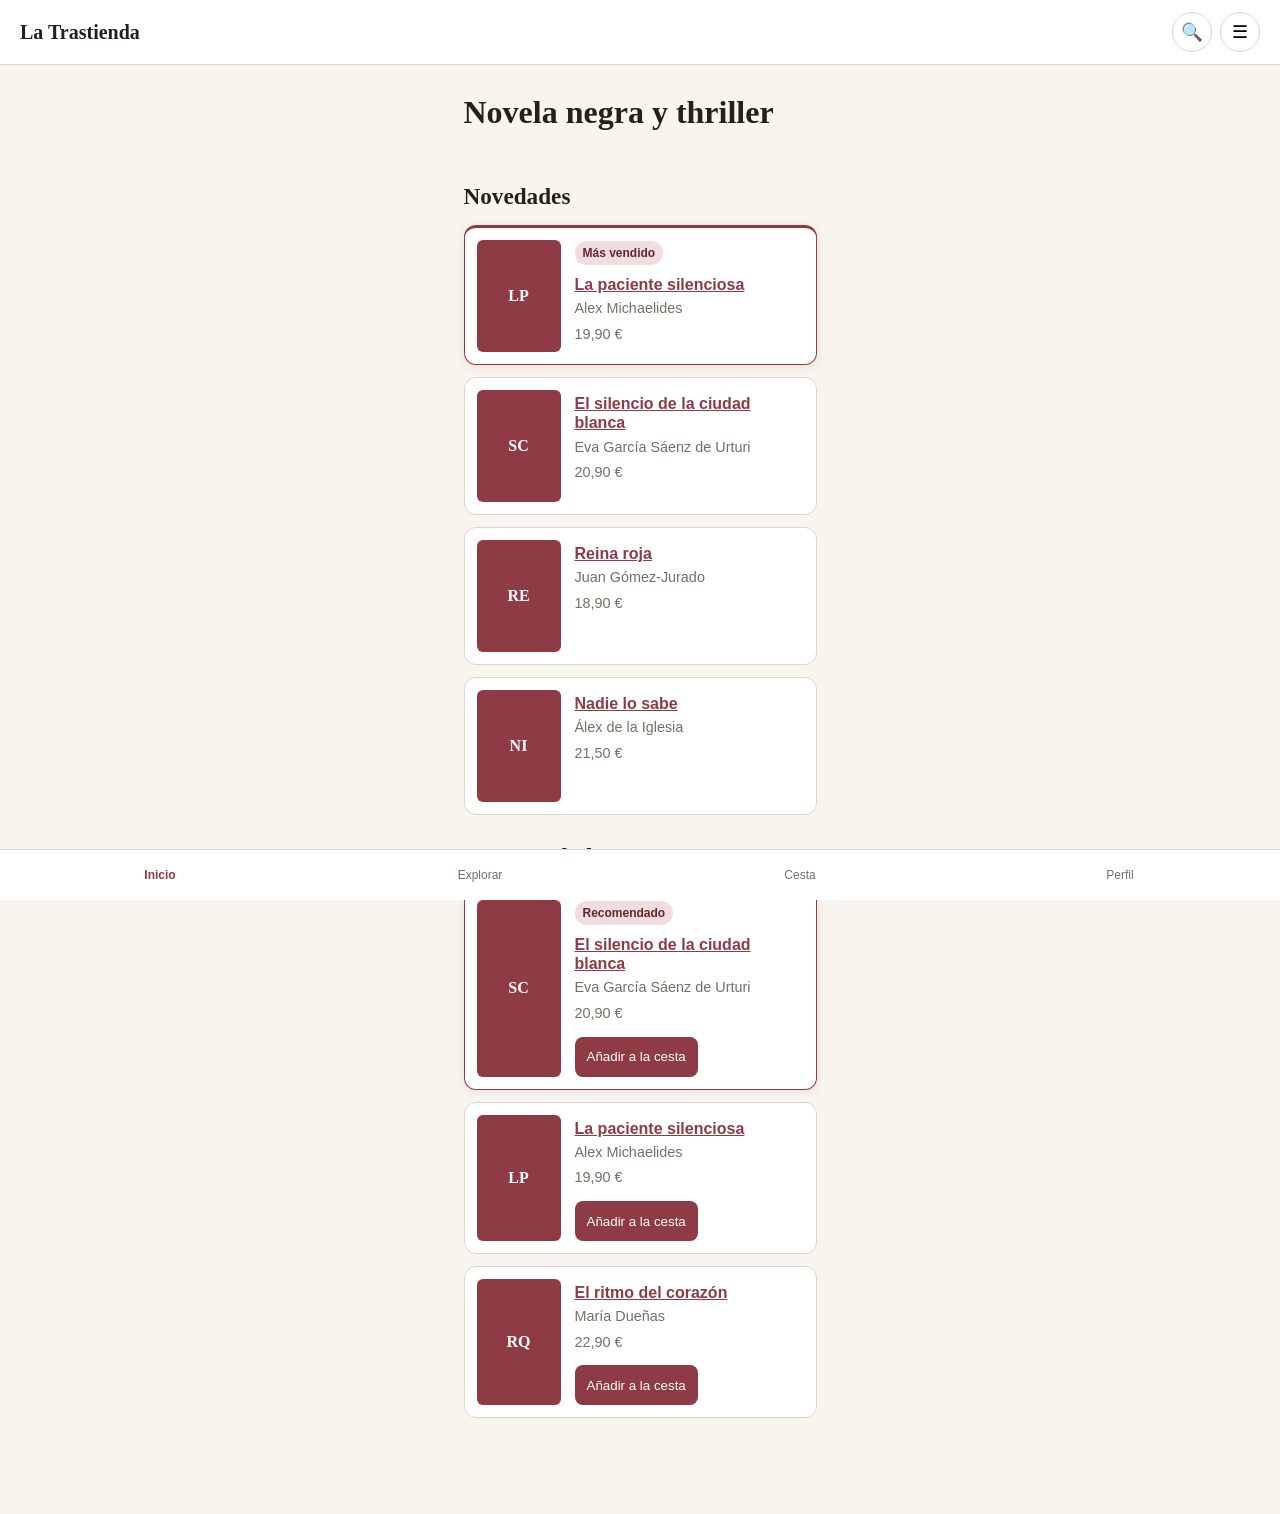
==== commit 62b14cf4: "Ejercicio_2" ====
--- a/index.html
+++ b/index.html
@@ -20,73 +20,73 @@
 
       <section aria-labelledby="novedades-titulo">
         <h2 id="novedades-titulo">Novedades</h2>
-        <div class="book-list">
-          <article>
-            <div class="book-cover" aria-hidden="true">LP</div>
-            <div class="book-details">
-              <h3><a href="detalle.html">La paciente silenciosa</a></h3>
-              <p>Alex Michaelides</p>
-              <p>19,90 €</p>
-            </div>
-          </article>
-          <article>
-            <div class="book-cover" aria-hidden="true">SC</div>
-            <div class="book-details">
-              <h3><a href="detalle.html">El silencio de la ciudad blanca</a></h3>
-              <p>Eva García Sáenz de Urturi</p>
-              <p>20,90 €</p>
-            </div>
-          </article>
-          <article>
-            <div class="book-cover" aria-hidden="true">RE</div>
-            <div class="book-details">
-              <h3><a href="detalle.html">Reina roja</a></h3>
-              <p>Juan Gómez-Jurado</p>
-              <p>18,90 €</p>
-            </div>
-          </article>
-          <article>
-            <div class="book-cover" aria-hidden="true">NI</div>
-            <div class="book-details">
-              <h3><a href="detalle.html">Nadie lo sabe</a></h3>
-              <p>Álex de la Iglesia</p>
-              <p>21,50 €</p>
-            </div>
-          </article>
-        </div>
+        <article class="card">
+          <div class="book-cover" aria-hidden="true">LP</div>
+          <div class="book-details">
+            <span class="badge">Más vendido</span>
+            <h3><a href="detalle.html">La paciente silenciosa</a></h3>
+            <p>Alex Michaelides</p>
+            <p>19,90 €</p>
+          </div>
+        </article>
+        <article class="card">
+          <div class="book-cover" aria-hidden="true">SC</div>
+          <div class="book-details">
+            <span class="badge"></span>
+            <h3><a href="detalle.html">El silencio de la ciudad blanca</a></h3>
+            <p>Eva García Sáenz de Urturi</p>
+            <p>20,90 €</p>
+          </div>
+        </article>
+        <article class="card">
+          <div class="book-cover" aria-hidden="true">RE</div>
+          <div class="book-details">
+            <h3><a href="detalle.html">Reina roja</a></h3>
+            <p>Juan Gómez-Jurado</p>
+            <p>18,90 €</p>
+          </div>
+        </article>
+        <article class="card">
+          <div class="book-cover" aria-hidden="true">NI</div>
+          <div class="book-details">
+            <h3><a href="detalle.html">Nadie lo sabe</a></h3>
+            <p>Álex de la Iglesia</p>
+            <p>21,50 €</p>
+          </div>
+        </article>
       </section>
 
       <section aria-labelledby="recomendados-titulo">
         <h2 id="recomendados-titulo">Recomendados</h2>
-        <div class="book-list">
-          <article>
-            <div class="book-cover" aria-hidden="true">SC</div>
-            <div class="book-details">
-              <h3><a href="detalle.html">El silencio de la ciudad blanca</a></h3>
-              <p>Eva García Sáenz de Urturi</p>
-              <p>20,90 €</p>
-              <button type="button">Añadir a la cesta</button>
-            </div>
-          </article>
-          <article>
-            <div class="book-cover" aria-hidden="true">LP</div>
-            <div class="book-details">
-              <h3><a href="detalle.html">La paciente silenciosa</a></h3>
-              <p>Alex Michaelides</p>
-              <p>19,90 €</p>
-              <button type="button">Añadir a la cesta</button>
-            </div>
-          </article>
-          <article>
-            <div class="book-cover" aria-hidden="true">RQ</div>
-            <div class="book-details">
-              <h3><a href="detalle.html">El ritmo del corazón</a></h3>
-              <p>María Dueñas</p>
-              <p>22,90 €</p>
-              <button type="button">Añadir a la cesta</button>
-            </div>
-          </article>
-        </div>
+        <article class="card">
+          <div class="book-cover" aria-hidden="true">SC</div>
+          <div class="book-details">
+            <span class="badge">Recomendado</span>
+            <h3><a href="detalle.html">El silencio de la ciudad blanca</a></h3>
+            <p>Eva García Sáenz de Urturi</p>
+            <p>20,90 €</p>
+            <button type="button">Añadir a la cesta</button>
+          </div>
+        </article>
+        <article class="card">
+          <div class="book-cover" aria-hidden="true">LP</div>
+          <div class="book-details">
+            <span class="badge"></span>
+            <h3><a href="detalle.html">La paciente silenciosa</a></h3>
+            <p>Alex Michaelides</p>
+            <p>19,90 €</p>
+            <button type="button">Añadir a la cesta</button>
+          </div>
+        </article>
+        <article class="card">
+          <div class="book-cover" aria-hidden="true">RQ</div>
+          <div class="book-details">
+            <h3><a href="detalle.html">El ritmo del corazón</a></h3>
+            <p>María Dueñas</p>
+            <p>22,90 €</p>
+            <button type="button">Añadir a la cesta</button>
+          </div>
+        </article>
       </section>
     </main>
 
--- a/css/estilos.css
+++ b/css/estilos.css
@@ -91,11 +91,50 @@
   font-size: 1rem;
 }
 
+section:where(.book-list),
 .book-list {
   display: grid;
   gap: 12px;
 }
 
+main > section {
+  display: grid;
+  gap: 12px;
+}
+
+main > section > h2 {
+  margin-bottom: 2px;
+}
+
+h2 + .card {
+  border-top: 3px solid var(--primary);
+}
+
+.card {
+  border-radius: 12px;
+}
+
+.badge {
+  display: inline-block;
+  margin: 0 0 6px;
+  padding: 3px 8px;
+  border-radius: 999px;
+  background: #f1dce0;
+  color: var(--primary-dark);
+  font-size: 0.75rem;
+  font-weight: 700;
+}
+
+.badge:empty {
+  display: none;
+}
+
+article:has(.badge:not(:empty)) {
+  border-color: var(--primary);
+  box-shadow: 0 2px 10px rgb(142 59 70 / 12%);
+}
+
+.card,
 .book-list article,
 .cart-item {
   display: grid;
@@ -244,13 +283,30 @@
   text-decoration: none;
 }
 
-.bottom-nav a[aria-current="page"] {
+nav a[aria-current="page"] {
   color: var(--primary);
   font-weight: 700;
 }
 
+nav a:not([aria-current="page"]) {
+  color: var(--muted);
+}
+
+nav a:hover {
+  color: var(--primary-dark);
+}
+
+nav a:focus-visible,
 button:focus-visible,
 a:focus-visible {
   outline: 3px solid #e2a8b0;
   outline-offset: 2px;
+}
+
+button[aria-label] {
+  padding: 4px;
+}
+
+.card :is(h2, h3, p) {
+  margin-block: 4px;
 }
